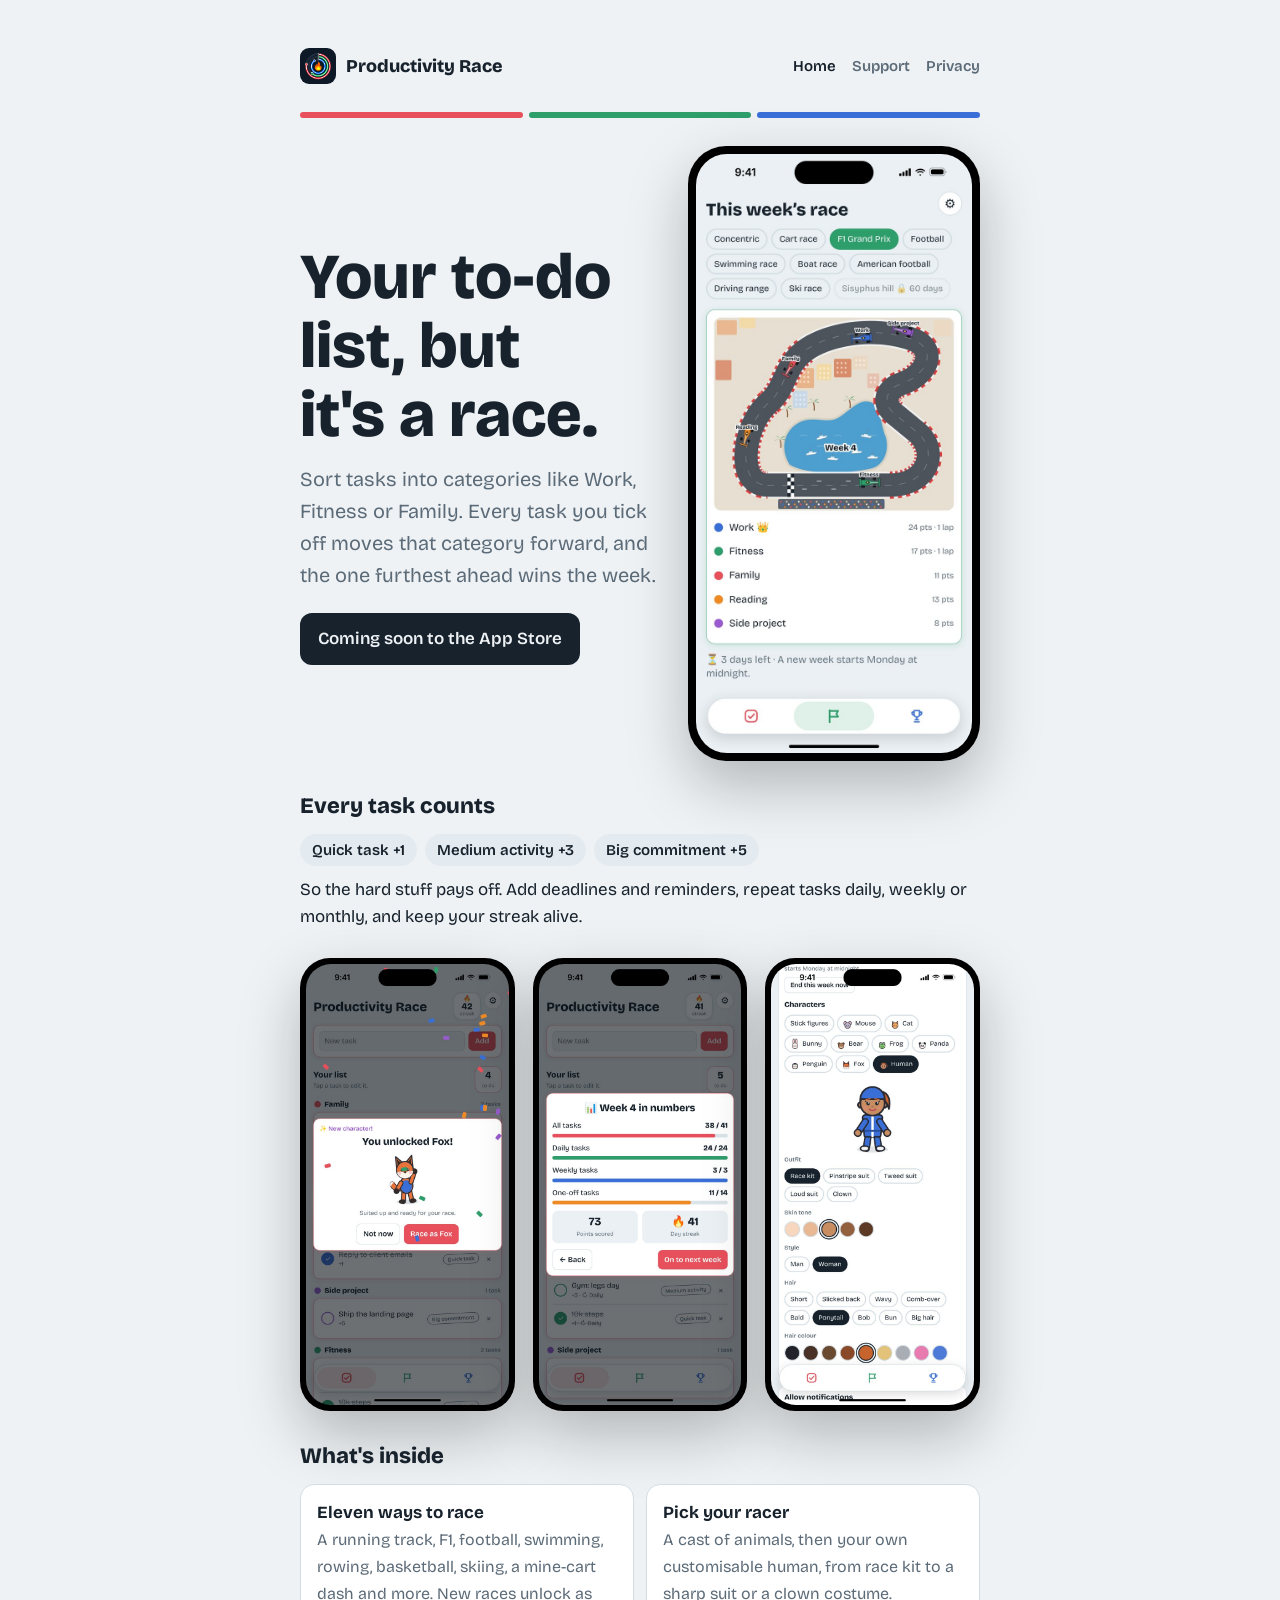
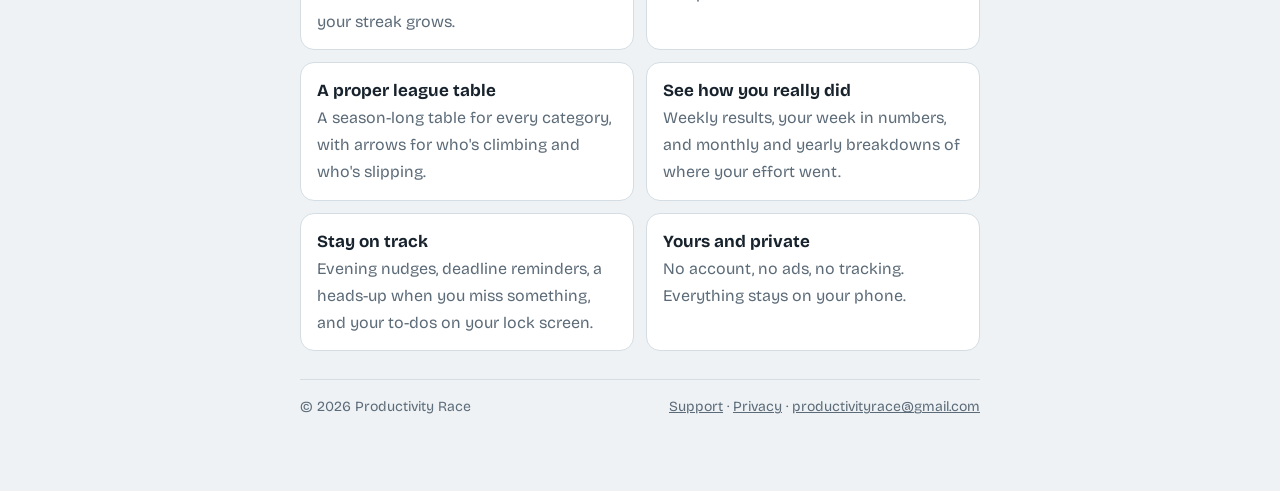
==== index.html @ 2d060cf3 "Productivity Race website: home, support and privacy pages Co-Authored-By: Claude Opus 5.5 <noreply@" ====
<!doctype html>
<html lang="en">
<head>
<meta charset="utf-8">
<meta name="viewport" content="width=device-width,initial-scale=1,viewport-fit=cover">
<title>Productivity Race: turn your to-dos into a race</title>
<meta name="description" content="A to-do list where your categories race each other every week. Streaks, a league table, eleven race scenes and characters to unlock.">
<meta property="og:title" content="Productivity Race: turn your to-dos into a race"><meta property="og:description" content="A to-do list where your categories race each other every week. Streaks, a league table, eleven race scenes and characters to unlock."><meta property="og:image" content="https://productivityrace.com/img/icon.png">
<link rel="icon" href="/favicon.png"><link rel="apple-touch-icon" href="/apple-touch-icon.png">
<link rel="preconnect" href="https://fonts.googleapis.com"><link rel="preconnect" href="https://fonts.gstatic.com" crossorigin>
<link rel="stylesheet" href="https://fonts.googleapis.com/css2?family=Bricolage+Grotesque:opsz,wght@12..96,400;12..96,600;12..96,800&display=swap">
<link rel="stylesheet" href="/style.css">
</head>
<body>
<div class="top"><a class="brand" href="/"><img src="/img/icon.png" alt="">Productivity Race</a><nav><a href="/" aria-current="page">Home</a><a href="/support/">Support</a><a href="/privacy/">Privacy</a></nav></div>
<main>
  <div class="stripe" aria-hidden="true"><i></i><i></i><i></i></div>
  <section class="hero">
    <div style="display:flex;flex-direction:column;gap:14px">
      <h1>Your <span style="white-space:nowrap">to-do</span> list, but it's a race.</h1>
      <p class="lead">Sort tasks into categories like Work, Fitness or Family. Every task you tick off moves that category forward, and the one furthest ahead wins the week.</p>
      <span class="badge">Coming soon to the App Store</span>
    </div>
    <div class="phone"><img src="/img/05-race-f1.jpg" alt="The F1 Grand Prix race view, with five categories as cars on a harbour circuit" width="660" height="1434"></div>
  </section>

  <section>
    <h2>Every task counts</h2>
    <div class="pts"><span>Quick task +1</span><span>Medium activity +3</span><span>Big commitment +5</span></div>
    <p>So the hard stuff pays off. Add deadlines and reminders, repeat tasks daily, weekly or monthly, and keep your streak alive.</p>
  </section>

  <section class="shots">
    <div class="phone"><img src="/img/02-walkout-fox.jpg" alt="A fox character walking on and waving after being unlocked" width="660" height="1434" loading="lazy"></div>
    <div class="phone"><img src="/img/10-week-in-numbers.jpg" alt="The end-of-week summary showing daily, weekly and one-off tasks completed" width="660" height="1434" loading="lazy"></div>
    <div class="phone"><img src="/img/11-customise.jpg" alt="Customising the human racer's outfit, skin tone and hair" width="660" height="1434" loading="lazy"></div>
  </section>

  <section>
    <h2>What's inside</h2>
    <div class="feat">
      <div><b>Eleven ways to race</b><span>A running track, F1, football, swimming, rowing, basketball, skiing, a mine-cart dash and more. New races unlock as your streak grows.</span></div>
      <div><b>Pick your racer</b><span>A cast of animals, then your own customisable human, from race kit to a sharp suit or a clown costume.</span></div>
      <div><b>A proper league table</b><span>A season-long table for every category, with arrows for who's climbing and who's slipping.</span></div>
      <div><b>See how you really did</b><span>Weekly results, your week in numbers, and monthly and yearly breakdowns of where your effort went.</span></div>
      <div><b>Stay on track</b><span>Evening nudges, deadline reminders, a heads-up when you miss something, and your to-dos on your lock screen.</span></div>
      <div><b>Yours and private</b><span>No account, no ads, no tracking. Everything stays on your phone.</span></div>
    </div>
  </section>
  <footer><span>© 2026 Productivity Race</span><span><a href="/support/">Support</a> · <a href="/privacy/">Privacy</a> · <a href="mailto:productivityrace@gmail.com">productivityrace@gmail.com</a></span></footer>
</main>
</body>
</html>
---- style.css ----
/* Layout: one calm reading column in the app's own type, with the three tab colours as the only ornament. */
:root{
  --bg:#EEF2F5;--card:#FFFFFF;--ink:#17222C;--mute:#5C6B78;--line:#D3DDE3;
  --red:#E8505B;--green:#2E9E6B;--blue:#3A6FD8;
  --chip:#E4EBF0;
  --f:'Bricolage Grotesque',system-ui,-apple-system,'Segoe UI',sans-serif;
}
@media (prefers-color-scheme:dark){:root:not([data-theme="light"]){--bg:#11181E;--card:#1A242C;--ink:#EDF2F5;--mute:#9AA8B3;--line:#2B3945;--chip:#24313B;color-scheme:dark}}
:root[data-theme="dark"]{--bg:#11181E;--card:#1A242C;--ink:#EDF2F5;--mute:#9AA8B3;--line:#2B3945;--chip:#24313B;color-scheme:dark}
*{box-sizing:border-box}
body{background:var(--bg);color:var(--ink);font:400 17px/1.6 var(--f);padding-left:max(16px,env(safe-area-inset-left,0px));padding-right:max(16px,env(safe-area-inset-right,0px));padding-block:40px 64px}
main{max-width:680px;margin:0 auto;display:flex;flex-direction:column;gap:28px}
.stripe{display:flex;gap:6px}.stripe i{height:6px;flex:1;border-radius:3px}
.stripe i:nth-child(1){background:var(--red)}.stripe i:nth-child(2){background:var(--green)}.stripe i:nth-child(3){background:var(--blue)}
header{display:flex;flex-direction:column;gap:10px}
.eyebrow{font-size:13px;font-weight:600;letter-spacing:.08em;text-transform:uppercase;color:var(--mute);margin:0}
h1{font-size:clamp(32px,7vw,44px);line-height:1.08;font-weight:800;margin:0;text-wrap:balance}
.date{color:var(--mute);margin:0;font-size:15px}
.lead{font-size:19px;margin:0}
.promise{background:var(--card);border:1.5px solid var(--green);border-radius:16px;padding:18px 20px;display:flex;flex-direction:column;gap:6px}
.promise b{font-size:20px;font-weight:800}
.promise p{margin:0;color:var(--mute)}
section{display:flex;flex-direction:column;gap:10px}
h2{font-size:22px;font-weight:800;margin:0;text-wrap:balance}
p{margin:0;max-width:65ch}
ul{margin:0;padding:0;list-style:none;display:flex;flex-direction:column;gap:12px}
li{background:var(--card);border:1px solid var(--line);border-radius:14px;padding:14px 16px}
li b{display:block;font-weight:600}
li span{color:var(--mute);font-size:16px}
.path{display:inline-flex;flex-wrap:wrap;gap:6px;align-items:center;margin-top:2px}
.path span{background:var(--chip);border-radius:999px;padding:2px 10px;font-size:14px;font-weight:600;color:var(--ink)}
.path em{font-style:normal;color:var(--mute)}
.contact{display:flex;flex-wrap:wrap;gap:10px;align-items:center}
.contact code{font:600 16px/1.4 var(--f);background:var(--card);border:1px solid var(--line);border-radius:10px;padding:8px 12px;user-select:all;word-break:break-all}
.contact button{font:600 15px var(--f);background:var(--ink);color:var(--bg);border:0;border-radius:10px;padding:9px 14px;cursor:pointer}
.contact button:focus-visible{outline:3px solid var(--blue);outline-offset:2px}
details{background:var(--card);border:1px solid var(--line);border-radius:14px;padding:0 16px}
details[open]{padding-bottom:14px}
summary{cursor:pointer;font-weight:600;padding:14px 0;list-style:none;display:flex;justify-content:space-between;gap:12px}
summary::-webkit-details-marker{display:none}
summary::after{content:'+';color:var(--mute);font-weight:400;font-size:22px;line-height:1}
details[open] summary::after{content:'–'}
summary:focus-visible{outline:3px solid var(--blue);outline-offset:2px;border-radius:6px}
details p{color:var(--mute);font-size:16px}
.faq{display:flex;flex-direction:column;gap:10px}
.pts{display:inline-flex;gap:6px;flex-wrap:wrap}.pts span{background:var(--chip);border-radius:999px;padding:2px 10px;font-size:14px;font-weight:600;color:var(--ink)}
footer{color:var(--mute);font-size:14px;border-top:1px solid var(--line);padding-top:16px}

a{color:var(--blue)}
.top{max-width:680px;margin:0 auto 28px;display:flex;align-items:center;justify-content:space-between;gap:12px;flex-wrap:wrap}
.brand{display:flex;align-items:center;gap:10px;font-weight:800;font-size:18px;color:var(--ink);text-decoration:none}
.brand img{width:36px;height:36px;border-radius:9px}
.top nav{display:flex;gap:16px;font-weight:600;font-size:15px}.top nav a{color:var(--mute);text-decoration:none}.top nav a[aria-current]{color:var(--ink)}
footer{display:flex;flex-wrap:wrap;gap:14px;justify-content:space-between}footer a{color:var(--mute)}
/* landing */
.hero{display:grid;grid-template-columns:1.1fr .9fr;gap:32px;align-items:center}
.hero h1{font-size:clamp(40px,8vw,64px)}
.hero .lead{font-size:20px;color:var(--mute)}
.badge{display:inline-flex;align-items:center;gap:10px;background:var(--ink);color:var(--bg);border-radius:12px;padding:12px 18px;font-weight:600;text-decoration:none;margin-top:8px;width:max-content}
.phone{width:100%;max-width:300px;margin:0 auto;border-radius:38px;background:#000;padding:8px;box-shadow:0 24px 60px rgba(0,0,0,.25)}
.phone img{display:block;width:100%;height:auto;border-radius:31px}
.shots{display:grid;grid-template-columns:repeat(3,1fr);gap:18px}
.shots .phone{border-radius:30px;padding:6px}.shots .phone img{border-radius:25px}
.feat{display:grid;grid-template-columns:repeat(2,1fr);gap:12px}
.feat div{background:var(--card);border:1px solid var(--line);border-radius:14px;padding:14px 16px}
.feat b{display:block}.feat span{color:var(--mute);font-size:16px}
.pts{display:flex;gap:8px;flex-wrap:wrap}.pts span{background:var(--chip);border-radius:999px;padding:4px 12px;font-weight:600;font-size:15px}
@media (max-width:640px){.hero{grid-template-columns:1fr}.shots{grid-template-columns:1fr 1fr}.shots .phone:nth-child(3){display:none}.feat{grid-template-columns:1fr}}
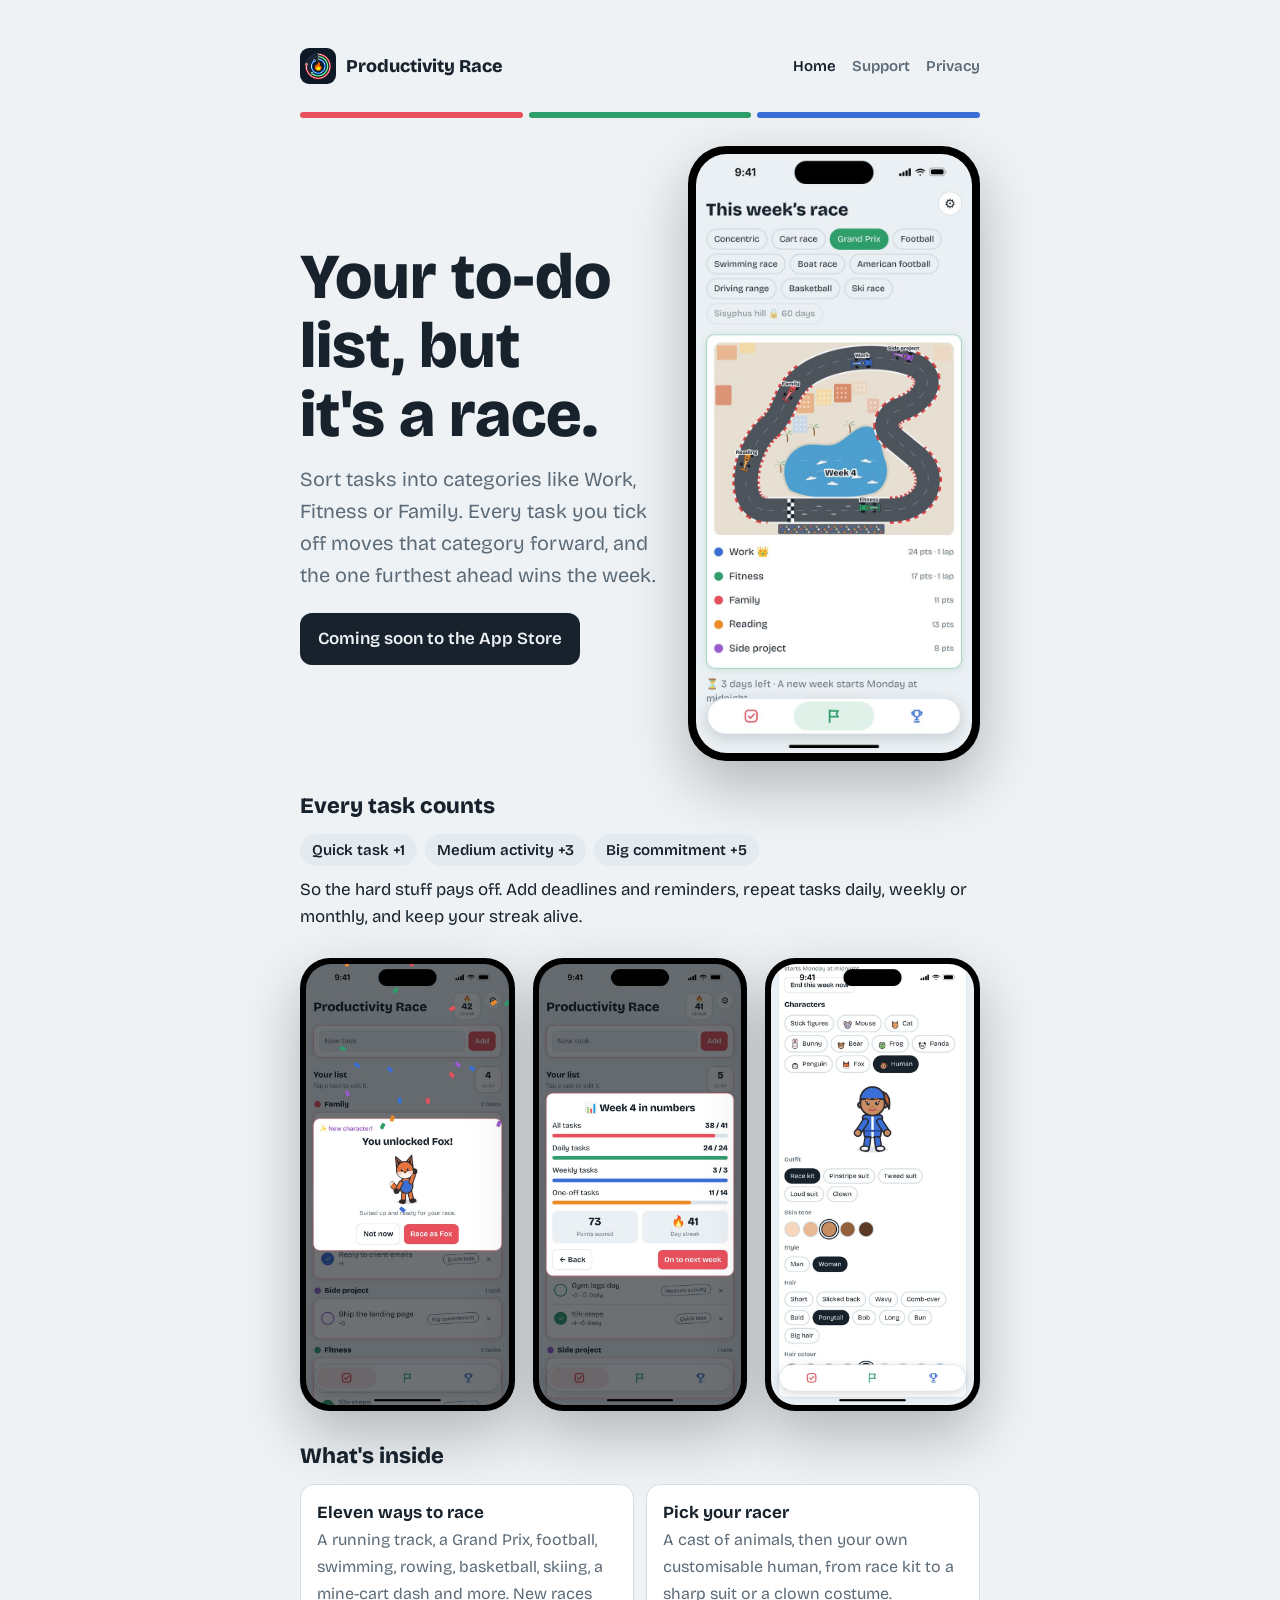
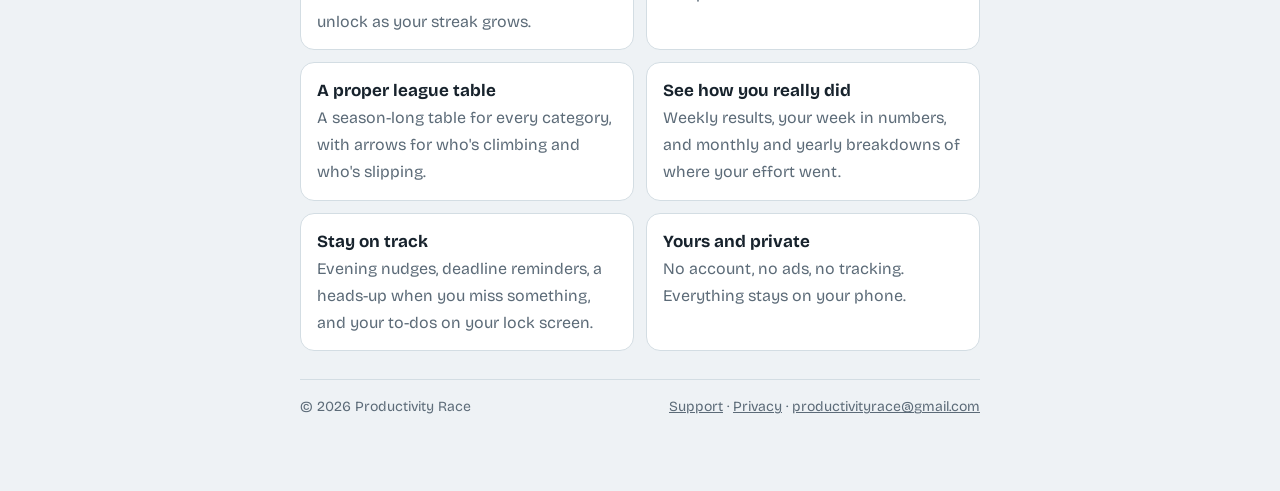
==== commit 0ebee611: "Grand Prix naming, refreshed screenshots Co-Authored-By: Claude Opus 5.5 <noreply@anthropic.com> Cla" ====
--- a/index.html
+++ b/index.html
@@ -21,7 +21,7 @@
       <p class="lead">Sort tasks into categories like Work, Fitness or Family. Every task you tick off moves that category forward, and the one furthest ahead wins the week.</p>
       <span class="badge">Coming soon to the App Store</span>
     </div>
-    <div class="phone"><img src="/img/05-race-f1.jpg" alt="The F1 Grand Prix race view, with five categories as cars on a harbour circuit" width="660" height="1434"></div>
+    <div class="phone"><img src="/img/05-race-grandprix.jpg" alt="The Grand Prix race view, with five categories as cars on a harbour circuit" width="660" height="1434"></div>
   </section>
 
   <section>
@@ -39,7 +39,7 @@
   <section>
     <h2>What's inside</h2>
     <div class="feat">
-      <div><b>Eleven ways to race</b><span>A running track, F1, football, swimming, rowing, basketball, skiing, a mine-cart dash and more. New races unlock as your streak grows.</span></div>
+      <div><b>Eleven ways to race</b><span>A running track, a Grand Prix, football, swimming, rowing, basketball, skiing, a mine-cart dash and more. New races unlock as your streak grows.</span></div>
       <div><b>Pick your racer</b><span>A cast of animals, then your own customisable human, from race kit to a sharp suit or a clown costume.</span></div>
       <div><b>A proper league table</b><span>A season-long table for every category, with arrows for who's climbing and who's slipping.</span></div>
       <div><b>See how you really did</b><span>Weekly results, your week in numbers, and monthly and yearly breakdowns of where your effort went.</span></div>
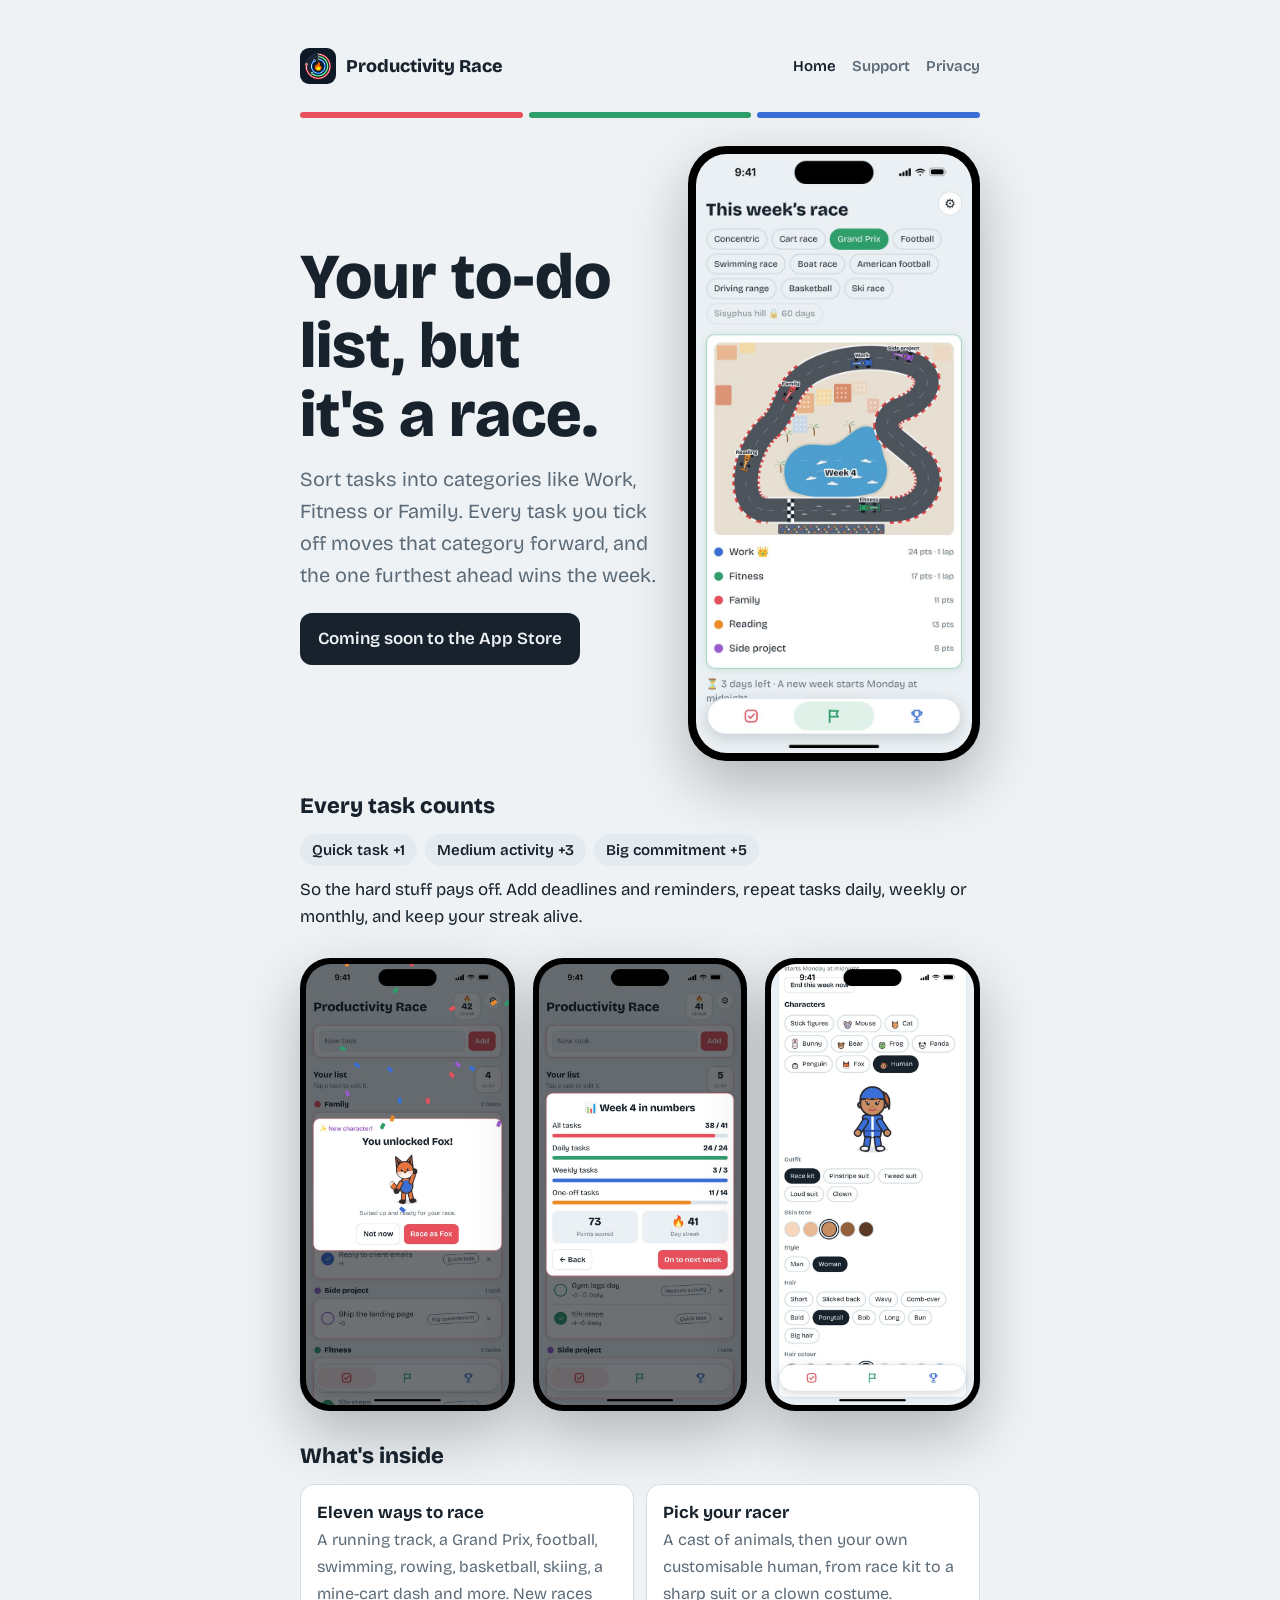
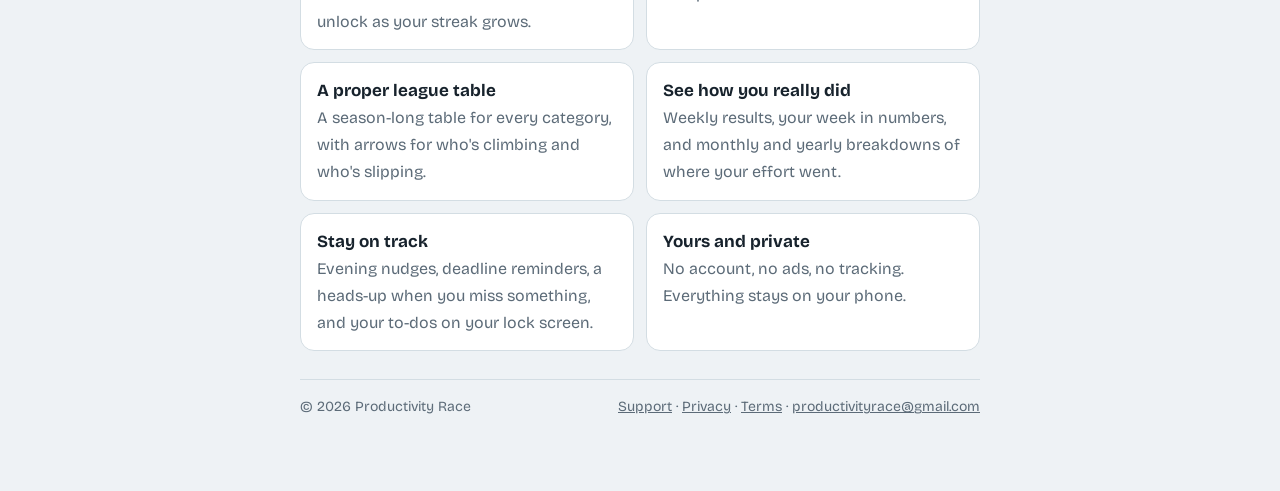
==== commit 0f23fc53: "Terms of Use page Co-Authored-By: Claude Opus 5.5 <noreply@anthropic.com> Claude-Session: https://cl" ====
--- a/index.html
+++ b/index.html
@@ -47,7 +47,7 @@
       <div><b>Yours and private</b><span>No account, no ads, no tracking. Everything stays on your phone.</span></div>
     </div>
   </section>
-  <footer><span>© 2026 Productivity Race</span><span><a href="/support/">Support</a> · <a href="/privacy/">Privacy</a> · <a href="mailto:productivityrace@gmail.com">productivityrace@gmail.com</a></span></footer>
+  <footer><span>© 2026 Productivity Race</span><span><a href="/support/">Support</a> · <a href="/privacy/">Privacy</a> · <a href="/terms/">Terms</a> · <a href="mailto:productivityrace@gmail.com">productivityrace@gmail.com</a></span></footer>
 </main>
 </body>
 </html>
